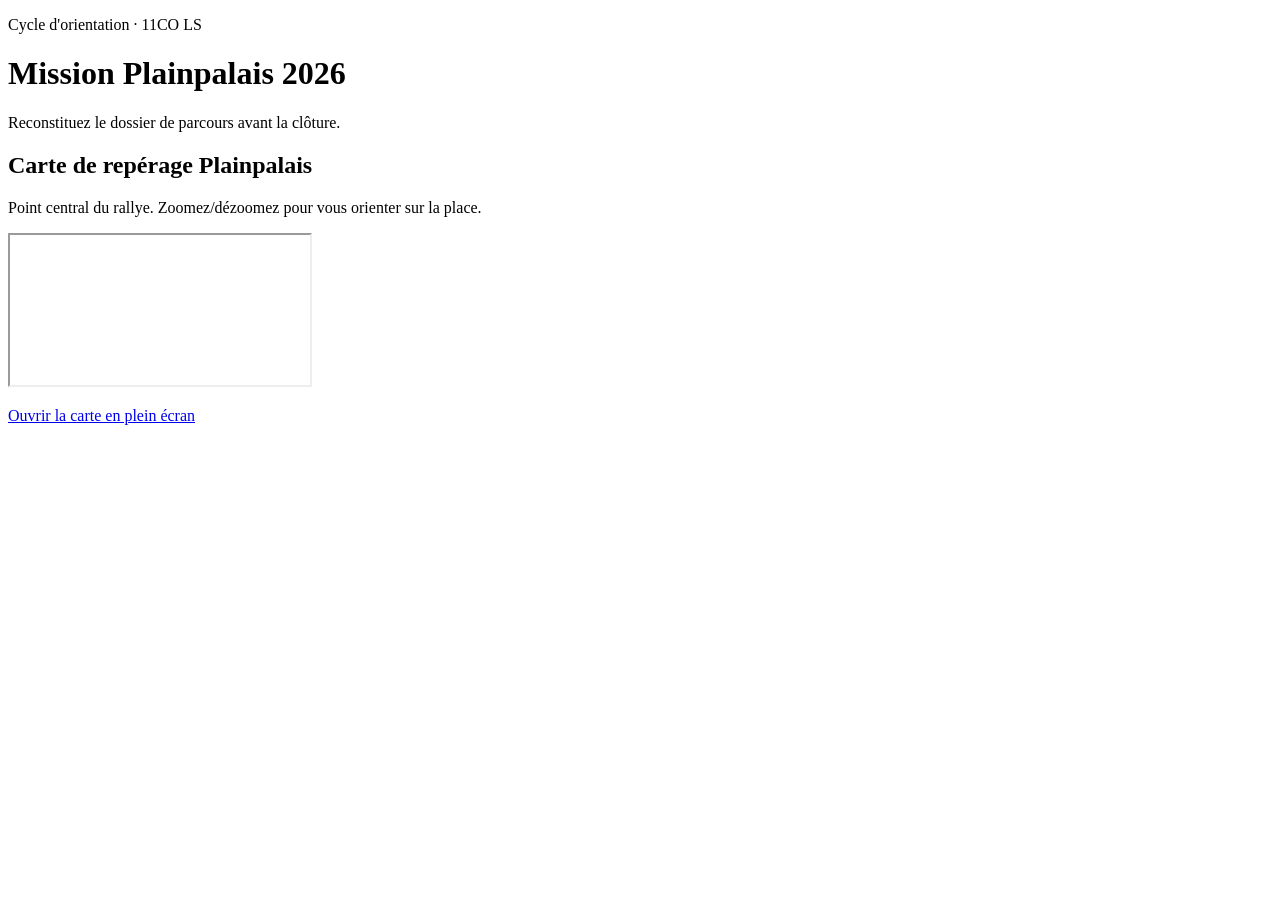
==== index.html @ ce28edeb "Add files via upload" ====
<!doctype html>
<html lang="fr">
  <head>
    <meta charset="UTF-8" />
    <meta name="viewport" content="width=device-width, initial-scale=1.0" />
    <meta
      name="description"
      content="Jeu de piste pédagogique à Plainpalais pour préparer la saisie des filières et options."
    />
    <title>Mission Plainpalais 2026</title>
    <link rel="stylesheet" href="assets/css/styles.css" />
  </head>
  <body>
    <div class="aurora" aria-hidden="true"></div>
    <div id="toast-stack" class="toast-stack" aria-live="polite" aria-atomic="true"></div>
    <div class="app-shell">
      <header class="topbar">
        <p class="kicker">Cycle d'orientation · 11CO LS</p>
        <h1>Mission Plainpalais 2026</h1>
        <p class="subtitle">Reconstituez le dossier de parcours avant la clôture.</p>
      </header>

      <section id="status-panel" class="status-panel hidden" aria-live="polite"></section>
      <main id="main-content" class="main-content" aria-live="polite"></main>
      <section class="card map-card reveal" aria-label="Carte de repérage">
        <h2>Carte de repérage Plainpalais</h2>
        <p class="text-muted">Point central du rallye. Zoomez/dézoomez pour vous orienter sur la place.</p>
        <div class="map-wrap">
          <iframe
            class="map-frame"
            title="Carte OpenStreetMap de Plainpalais"
            src="https://www.openstreetmap.org/export/embed.html?bbox=6.1319%2C46.1913%2C6.1526%2C46.2060&amp;layer=mapnik&amp;marker=46.1988%2C6.1422"
            loading="lazy"
            referrerpolicy="strict-origin-when-cross-origin"
          ></iframe>
        </div>
        <p>
          <a
            class="text-link"
            href="https://www.openstreetmap.org/?mlat=46.1988&amp;mlon=6.1422#map=16/46.1988/6.1422"
            target="_blank"
            rel="noopener noreferrer"
            >Ouvrir la carte en plein écran</a
          >
        </p>
      </section>
    </div>

    <script type="module" src="assets/js/app.js"></script>
  </body>
</html>
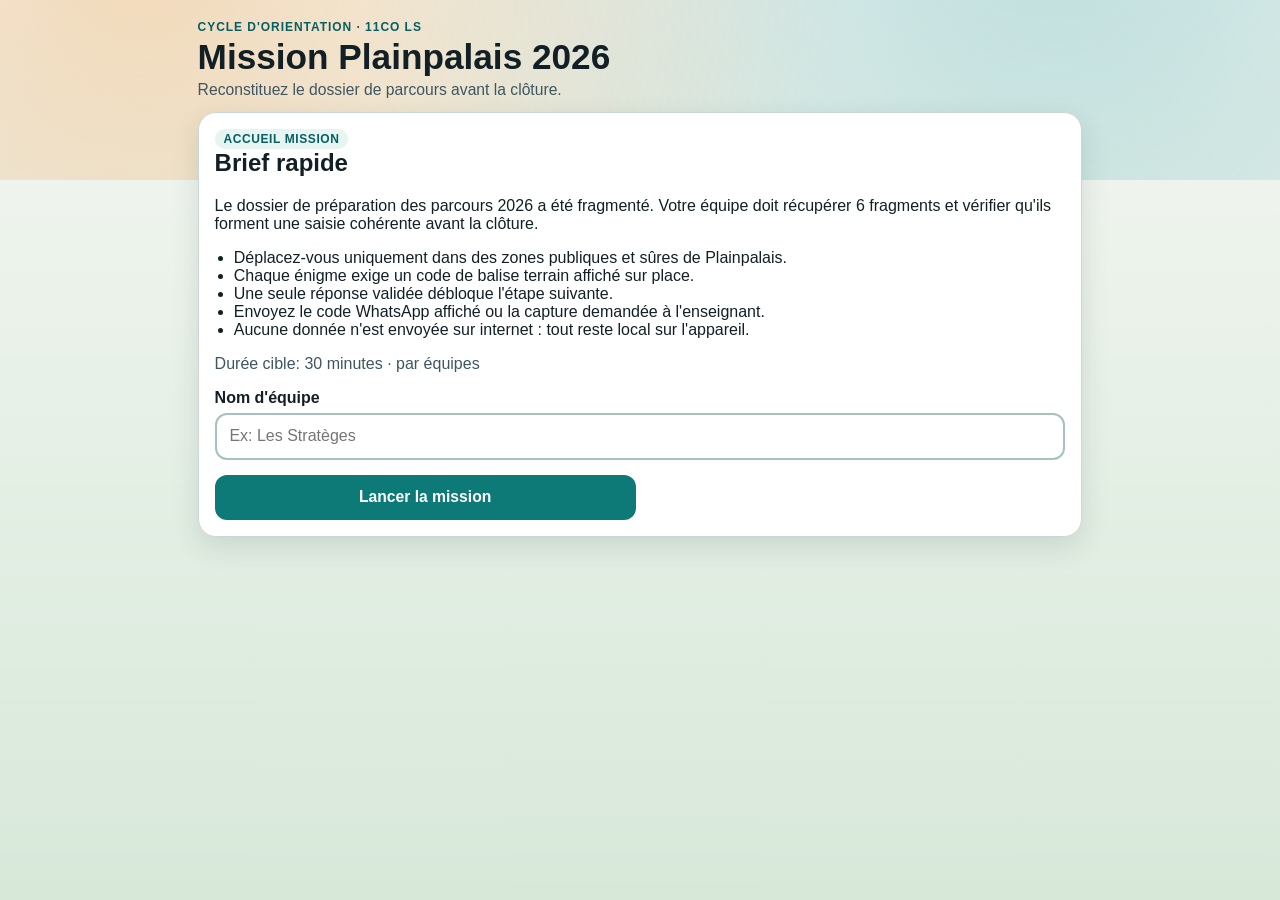
==== commit 0000452c: "Add files via upload" ====
--- a/index.html
+++ b/index.html
@@ -22,28 +22,6 @@
 
       <section id="status-panel" class="status-panel hidden" aria-live="polite"></section>
       <main id="main-content" class="main-content" aria-live="polite"></main>
-      <section class="card map-card reveal" aria-label="Carte de repérage">
-        <h2>Carte de repérage Plainpalais</h2>
-        <p class="text-muted">Point central du rallye. Zoomez/dézoomez pour vous orienter sur la place.</p>
-        <div class="map-wrap">
-          <iframe
-            class="map-frame"
-            title="Carte OpenStreetMap de Plainpalais"
-            src="https://www.openstreetmap.org/export/embed.html?bbox=6.1319%2C46.1913%2C6.1526%2C46.2060&amp;layer=mapnik&amp;marker=46.1988%2C6.1422"
-            loading="lazy"
-            referrerpolicy="strict-origin-when-cross-origin"
-          ></iframe>
-        </div>
-        <p>
-          <a
-            class="text-link"
-            href="https://www.openstreetmap.org/?mlat=46.1988&amp;mlon=6.1422#map=16/46.1988/6.1422"
-            target="_blank"
-            rel="noopener noreferrer"
-            >Ouvrir la carte en plein écran</a
-          >
-        </p>
-      </section>
     </div>
 
     <script type="module" src="assets/js/app.js"></script>
--- a/assets/css/styles.css
+++ b/assets/css/styles.css
@@ -0,0 +1,394 @@
+:root {
+  --bg-top: #f4f7f2;
+  --bg-bottom: #d7e8d9;
+  --card-bg: #ffffff;
+  --text-main: #122026;
+  --text-soft: #3f5661;
+  --accent: #0e7a78;
+  --accent-strong: #065f63;
+  --warning: #8a4a00;
+  --danger: #a62323;
+  --border: #c9d8d5;
+  --shadow: 0 10px 28px rgba(20, 40, 44, 0.12);
+  --radius: 18px;
+}
+
+* {
+  box-sizing: border-box;
+}
+
+body {
+  margin: 0;
+  min-height: 100vh;
+  font-family: "Avenir Next", "Segoe UI", "Noto Sans", sans-serif;
+  color: var(--text-main);
+  background: linear-gradient(180deg, var(--bg-top), var(--bg-bottom));
+}
+
+.aurora {
+  position: fixed;
+  inset: -20% -15% auto;
+  height: 40vh;
+  background: radial-gradient(circle at 20% 40%, rgba(240, 164, 84, 0.35), transparent 52%),
+    radial-gradient(circle at 75% 20%, rgba(20, 146, 161, 0.25), transparent 56%);
+  pointer-events: none;
+  z-index: -1;
+}
+
+.toast-stack {
+  position: fixed;
+  top: 0.9rem;
+  right: 0.9rem;
+  z-index: 999;
+  display: grid;
+  gap: 0.45rem;
+  pointer-events: none;
+}
+
+.toast {
+  min-width: 220px;
+  max-width: min(86vw, 360px);
+  padding: 0.72rem 0.85rem;
+  border-radius: 12px;
+  color: #fff;
+  font-weight: 700;
+  box-shadow: 0 8px 24px rgba(20, 40, 44, 0.26);
+  opacity: 0;
+  transform: translateY(-8px);
+  transition: opacity 150ms ease, transform 150ms ease;
+}
+
+.toast.visible {
+  opacity: 1;
+  transform: translateY(0);
+}
+
+.toast.success {
+  background: #0f766e;
+}
+
+.toast.error {
+  background: #a62323;
+}
+
+.app-shell {
+  width: min(920px, 100%);
+  margin: 0 auto;
+  padding: 1rem 0.9rem 2rem;
+}
+
+.topbar {
+  text-align: left;
+  margin-bottom: 0.85rem;
+}
+
+.kicker {
+  margin: 0;
+  letter-spacing: 0.08em;
+  text-transform: uppercase;
+  font-size: 0.75rem;
+  color: var(--accent-strong);
+  font-weight: 700;
+}
+
+h1 {
+  margin: 0.25rem 0;
+  font-size: clamp(1.45rem, 4.5vw, 2.2rem);
+  line-height: 1.1;
+}
+
+.subtitle {
+  margin: 0;
+  color: var(--text-soft);
+  font-size: 0.98rem;
+}
+
+.status-panel,
+.card {
+  background: var(--card-bg);
+  border: 1px solid var(--border);
+  border-radius: var(--radius);
+  box-shadow: var(--shadow);
+}
+
+.status-panel {
+  padding: 0.8rem;
+  margin-bottom: 0.9rem;
+}
+
+.status-grid {
+  display: grid;
+  gap: 0.5rem;
+  grid-template-columns: repeat(2, minmax(0, 1fr));
+}
+
+.status-pill {
+  background: #edf6f4;
+  border-radius: 12px;
+  padding: 0.45rem 0.6rem;
+  font-size: 0.9rem;
+}
+
+.progress-wrap {
+  margin-top: 0.7rem;
+}
+
+.progress-track {
+  height: 13px;
+  width: 100%;
+  border-radius: 999px;
+  overflow: hidden;
+  background: #dbe7e4;
+}
+
+.progress-value {
+  height: 100%;
+  background: linear-gradient(90deg, #0e7a78, #18a996);
+  transition: width 250ms ease;
+}
+
+.main-content {
+  display: grid;
+  gap: 0.9rem;
+}
+
+.card {
+  padding: 1rem;
+}
+
+.card h2,
+.card h3 {
+  margin-top: 0;
+}
+
+.badge {
+  display: inline-block;
+  padding: 0.18rem 0.55rem;
+  border-radius: 999px;
+  background: #e6f4f2;
+  color: var(--accent-strong);
+  font-size: 0.75rem;
+  font-weight: 700;
+  text-transform: uppercase;
+  letter-spacing: 0.05em;
+}
+
+.text-muted {
+  color: var(--text-soft);
+}
+
+.input-label {
+  display: block;
+  font-weight: 600;
+  margin-bottom: 0.35rem;
+}
+
+.input-text {
+  width: 100%;
+  border: 2px solid #a5c2be;
+  border-radius: 12px;
+  padding: 0.8rem;
+  font-size: 1rem;
+}
+
+.input-text:focus {
+  outline: 3px solid #84c8c6;
+  outline-offset: 2px;
+  border-color: var(--accent-strong);
+}
+
+.button-row {
+  display: grid;
+  gap: 0.55rem;
+  margin-top: 0.9rem;
+}
+
+button,
+.btn-link-like {
+  border: 0;
+  border-radius: 12px;
+  padding: 0.85rem 1rem;
+  font-size: 0.98rem;
+  font-weight: 700;
+  cursor: pointer;
+}
+
+.btn-link-like {
+  display: inline-flex;
+  align-items: center;
+  justify-content: center;
+  text-decoration: none;
+}
+
+.btn-primary {
+  background: var(--accent);
+  color: #fff;
+}
+
+.btn-primary:hover {
+  background: var(--accent-strong);
+}
+
+.btn-secondary {
+  background: #f2f6f6;
+  color: #1b3638;
+  border: 1px solid #c7d9d7;
+}
+
+.btn-danger {
+  background: #fff1f1;
+  color: var(--danger);
+  border: 1px solid #e9c2c2;
+}
+
+.feedback {
+  margin-top: 0.75rem;
+  padding: 0.7rem;
+  border-radius: 12px;
+  font-weight: 600;
+}
+
+.feedback.error {
+  color: #7f1d1d;
+  background: #fff1f1;
+}
+
+.feedback.success {
+  color: #0f5132;
+  background: #ebfff3;
+}
+
+.meta-list {
+  margin: 0.6rem 0 0;
+  padding-left: 1.2rem;
+}
+
+.hint-box,
+.solved-box,
+.final-box {
+  margin-top: 0.8rem;
+  padding: 0.8rem;
+  border-radius: 12px;
+}
+
+.hint-box {
+  background: #fff8df;
+  border: 1px solid #f0d791;
+}
+
+.sort-grid {
+  display: grid;
+  gap: 0.7rem;
+}
+
+.sort-row {
+  background: #fff;
+  border: 1px solid #ecdba9;
+  border-radius: 10px;
+  padding: 0.6rem;
+}
+
+.precheck-profile {
+  margin: 0.6rem 0 0.8rem;
+  padding: 0.55rem 0.65rem;
+  border-radius: 10px;
+  border: 1px solid #ecdba9;
+  background: #fffdf4;
+}
+
+.solved-box {
+  background: #ecf9f5;
+  border: 1px solid #bde6d8;
+}
+
+.final-box {
+  background: #f0f6ff;
+  border: 1px solid #bfd4f2;
+}
+
+.step-list,
+.code-list {
+  margin: 0;
+  padding-left: 1.1rem;
+}
+
+.json-box {
+  margin: 0.85rem 0 0;
+  white-space: pre-wrap;
+  overflow-wrap: anywhere;
+  background: #101c24;
+  color: #dbf0ff;
+  border-radius: 12px;
+  padding: 0.85rem;
+  font-family: "SFMono-Regular", "Consolas", "Liberation Mono", monospace;
+  font-size: 0.84rem;
+  max-height: 350px;
+  overflow-y: auto;
+}
+
+.teacher-footer {
+  text-align: center;
+  padding-bottom: 2rem;
+}
+
+.map-card {
+  margin-top: 0.9rem;
+}
+
+.map-wrap {
+  border: 1px solid var(--border);
+  border-radius: 12px;
+  overflow: hidden;
+  background: #dbe7e4;
+}
+
+.map-frame {
+  display: block;
+  width: 100%;
+  height: 320px;
+  border: 0;
+}
+
+.text-link {
+  color: var(--accent-strong);
+  font-weight: 700;
+  text-decoration: underline;
+}
+
+.hidden {
+  display: none;
+}
+
+.reveal {
+  animation: reveal 320ms ease;
+}
+
+@keyframes reveal {
+  from {
+    opacity: 0;
+    transform: translateY(6px);
+  }
+
+  to {
+    opacity: 1;
+    transform: translateY(0);
+  }
+}
+
+@media (min-width: 720px) {
+  .app-shell {
+    padding: 1.25rem 1.1rem 2.4rem;
+  }
+
+  .status-grid {
+    grid-template-columns: repeat(4, minmax(0, 1fr));
+  }
+
+  .button-row {
+    grid-template-columns: repeat(2, minmax(0, 1fr));
+  }
+
+  .map-frame {
+    height: 380px;
+  }
+}
